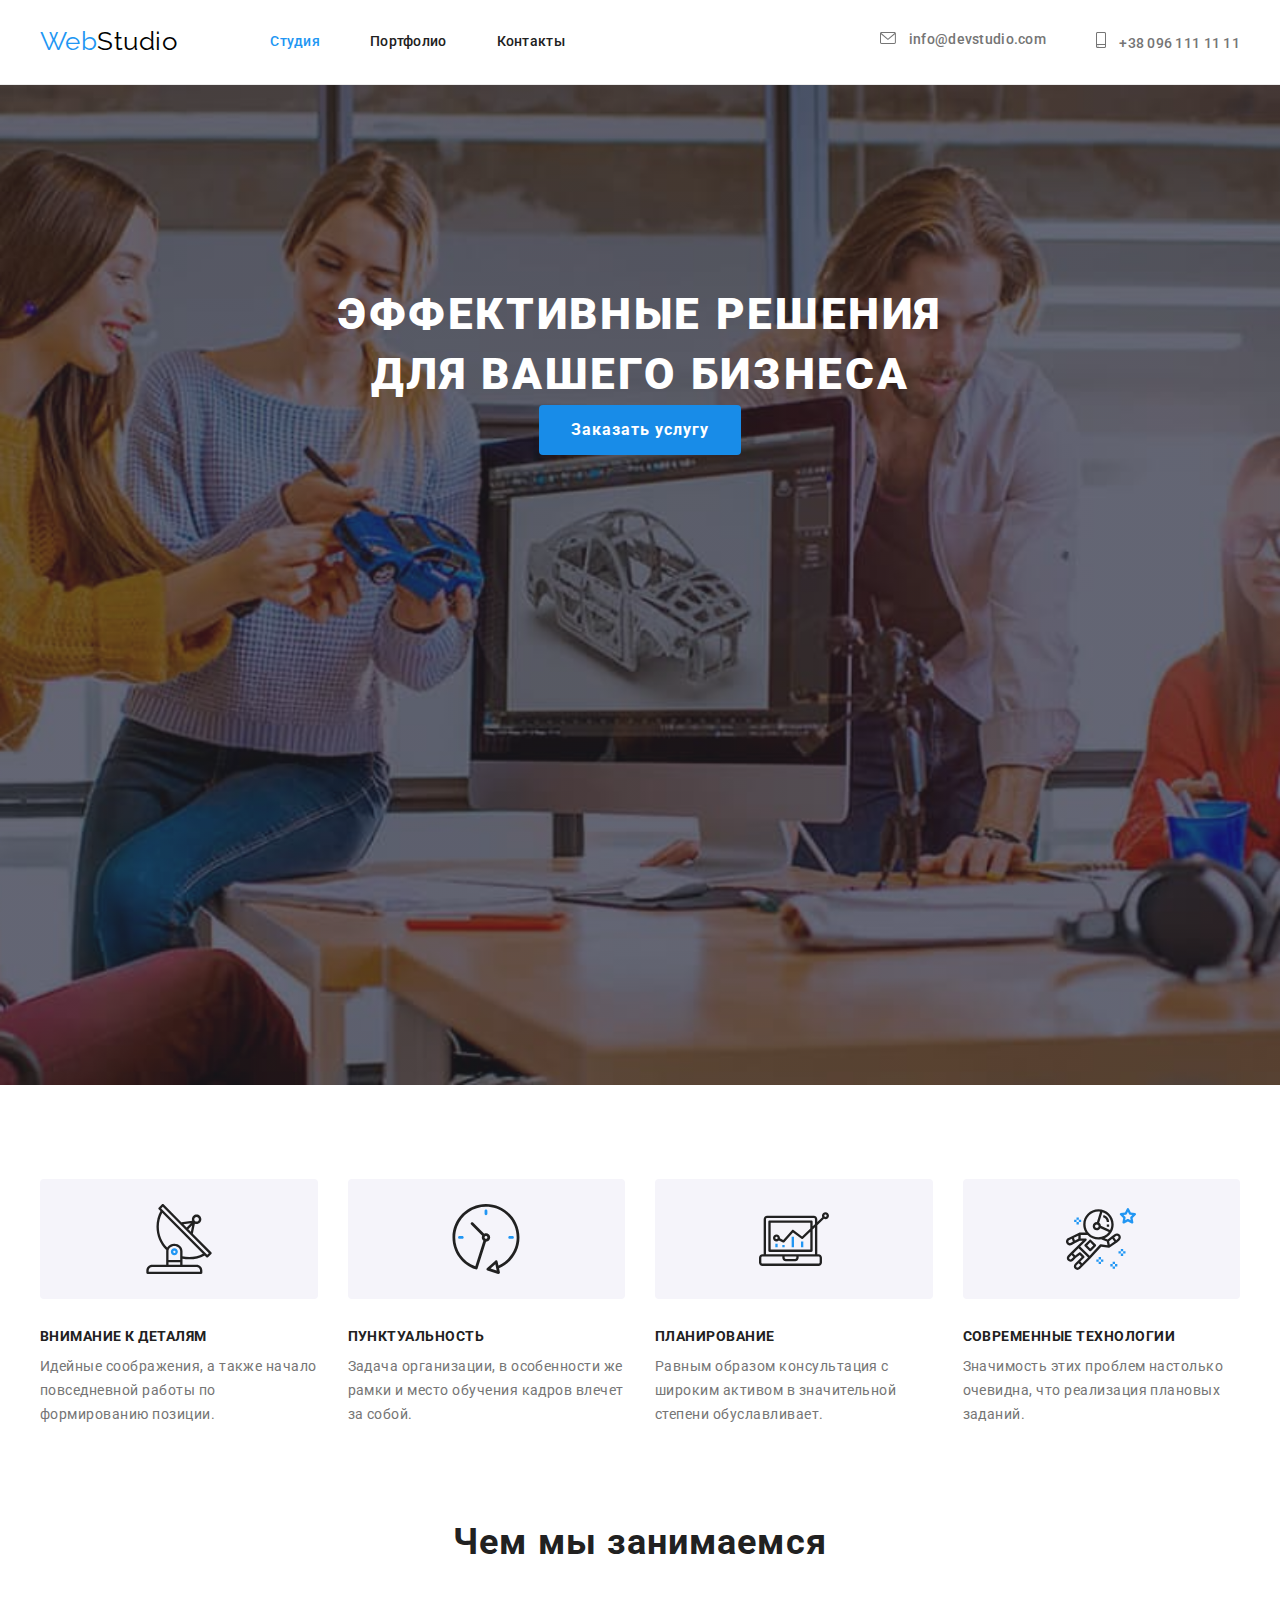
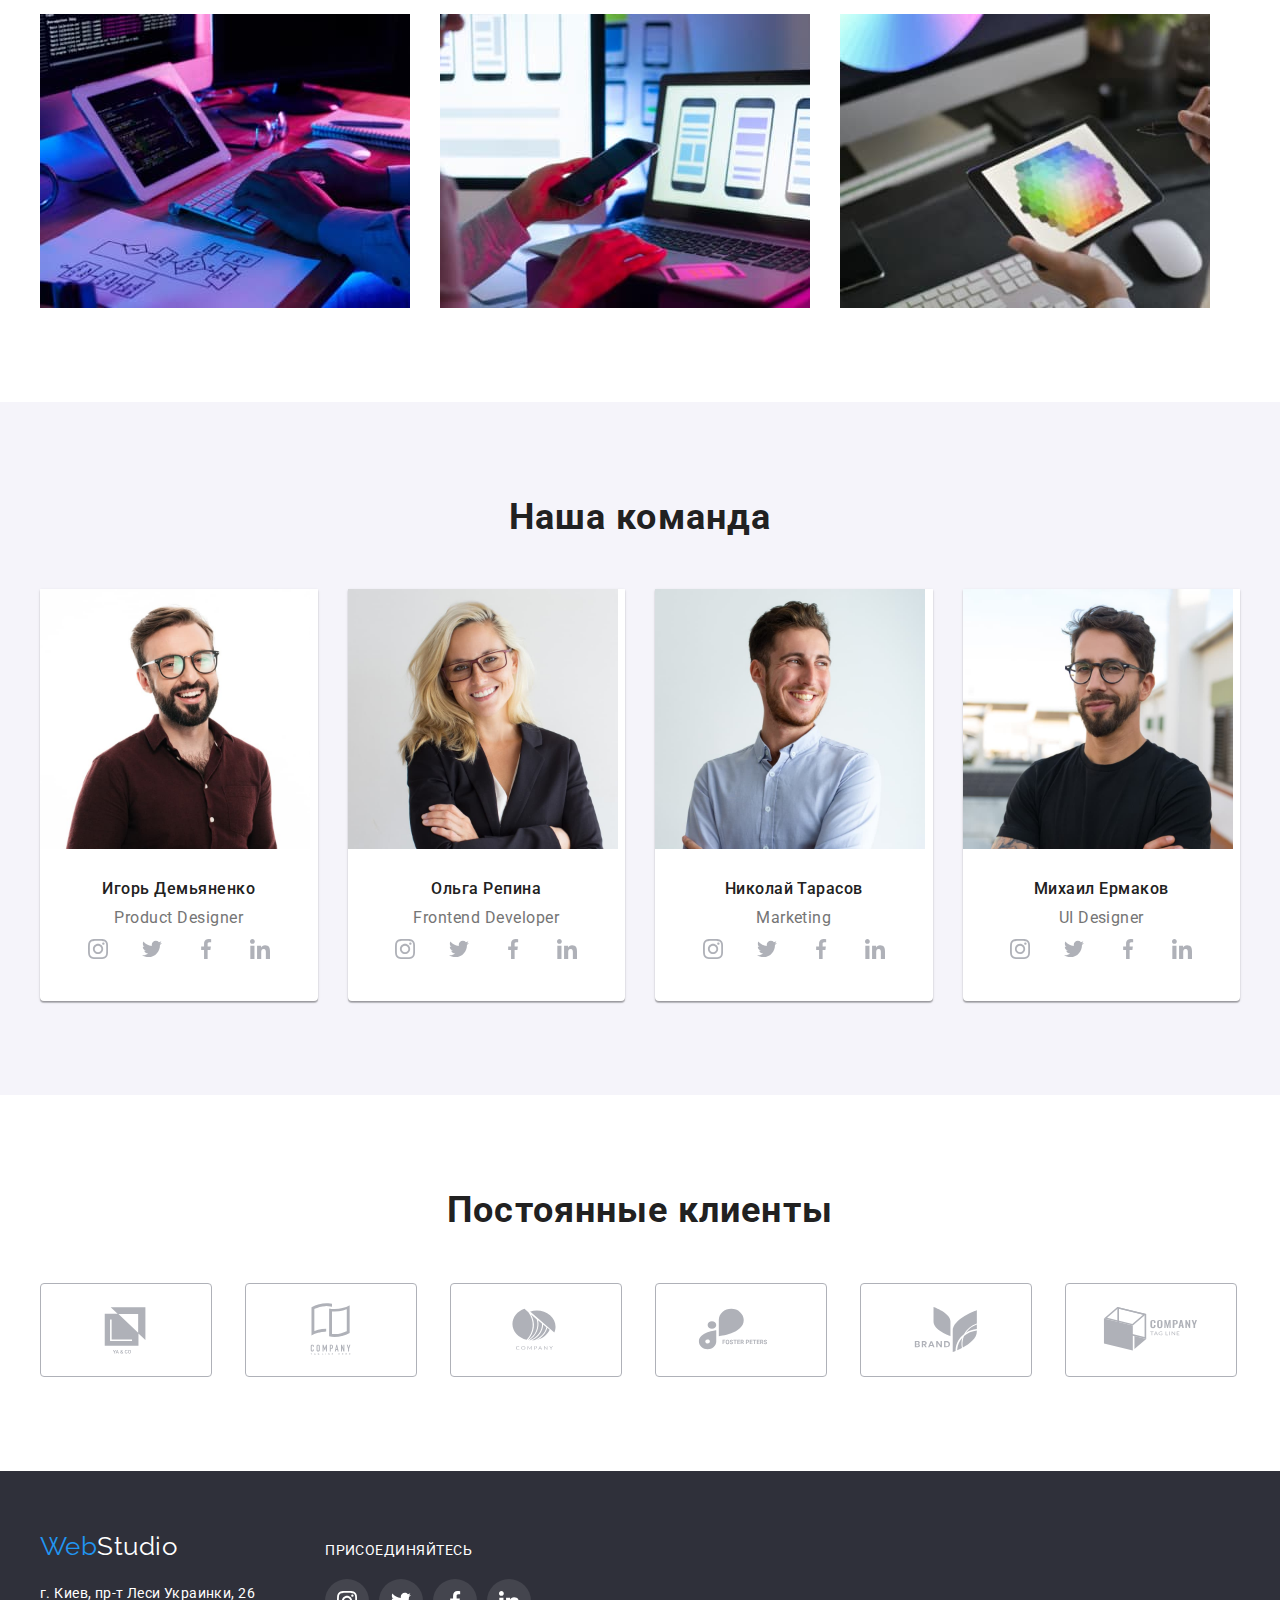
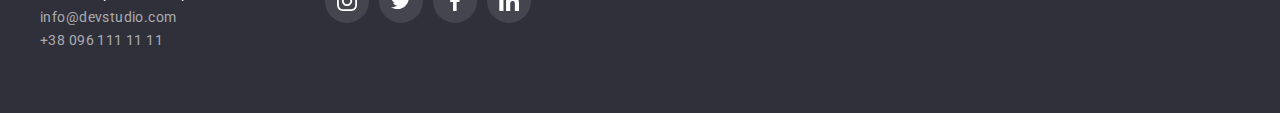
==== index.html @ 0c9a092a "Клонирует новый репозиторий для модуля-5" ====
<!DOCTYPE html>
  <html lang="ru">
  <head>
    <meta charset="UTF-8">
    <meta http-equiv="X-UA-Compatible" content="IE=edge">
    <meta name="viewport" content="width=device-width, initial-scale=1.0">
    <title>Студия</title>
    <link rel="preconnect" href="https://fonts.googleapis.com">
    <link rel="preconnect" href="https://fonts.gstatic.com" crossorigin>
    <link href="https://fonts.googleapis.com/css2?family=Raleway:wght@700&family=Roboto:wght@400;500;700;900&display=swap"
      rel="stylesheet">
    <link rel="stylesheet" href="https://cdnjs.cloudflare.com/ajax/libs/modern-normalize/1.1.0/modern-normalize.min.css"
      integrity="sha512-wpPYUAdjBVSE4KJnH1VR1HeZfpl1ub8YT/NKx4PuQ5NmX2tKuGu6U/JRp5y+Y8XG2tV+wKQpNHVUX03MfMFn9Q=="
      crossorigin="anonymous" referrerpolicy="no-referrer">
    <link rel="stylesheet" href="./css/reset.css">
    <link rel="stylesheet" href="./css/styles.css">
  </head>
  <body>
    <!-- Шапка сайта -->
    <header class="page-header">
      <div class="container header-container">
        <!-- Главная навигация -->
        <nav class="site-nav">
            <a class="logo" href="index.html" lang="en">Web<span class="logo-header-black">Studio</span></a>
          <ul class="main-nav">
            <li class="item"><a href="index.html" class="link current">Студия</a></li>
            <li class="item"><a href="portfolio.html" class="link">Портфолио</a></li>
            <li class="item"><a href="" class="link">Контакты</a></li>
          </ul>
        </nav>
        <!-- Контакты -->
        <ul class="contacts-nav">
          <li class="item">
            <a class="link mailto" href="mailto:info@devstudio.com">
              <svg class="mailto-icon">
                <use href="./images/sprite.svg#envelope"></use>
              </svg>
              info@devstudio.com
            </a>
          </li>
          <li class="item">
            <a class="link tel" href="tel:+380961111111">
              <svg class="tel-icon">
                <use href="./images/sprite.svg#smartphone"></use>
              </svg>
              +38 096 111 11 11
            </a>
          </li>
        </ul>
      </div>
    </header>
    <!-- Уникальный контент страницы -->
    <main>
      <!-- Блок герой -->
      <section class="hero">
        <h1 class="hero-title">Эффективные решения для вашего бизнеса</h1>
        <button class="hero-btn btn" type="button">Заказать услугу</button>
      </section>
      <!-- Наши преимущества -->
      <section class="section">
        <div class="container">
          <!-- Скрыть этот заголовок с помощью css -->
          <h2 class="section-title hiden">Наши преимущества</h2>
          <ul class="feature-list">
            <li class="item">
              <div class="icon-background">
                <svg class="icon">
                  <use href="./images/sprite.svg#antenna"></use>
                </svg>
              </div>
              <h3 class="title">Внимание к деталям</h3>
              <p class="text">Идейные соображения, а также начало повседневной работы по формированию позиции.</p>
            </li>
            <li class="item">
              <div class="icon-background">
                <svg class="icon">
                  <use href="./images/sprite.svg#clock"></use>
                </svg>
              </div>
              <h3 class="title">Пунктуальность</h3>
              <p class="text">Задача организации, в особенности же рамки и место обучения кадров влечет за собой.</p>
            </li>
            <li class="item">
              <div class="icon-background">
                <svg class="icon">
                  <use href="./images/sprite.svg#diagram"></use>
                </svg>
              </div>
              <h3 class="title">Планирование</h3>
              <p class="text">Равным образом консультация с широким активом в значительной степени обуславливает.</p>
            </li>
            <li class="item">
              <div class="icon-background">
                <svg class="icon">
                  <use href="./images/sprite.svg#astronaut"></use>
                </svg>
              </div>
              <h3 class="title">Современные технологии</h3>
              <p class="text">Значимость этих проблем настолько очевидна, что реализация плановых заданий.</p>
            </li>
          </ul>
        </div>
          </section>
          <!-- Чем мы занимаемся -->
          <section class="section no-padding-top">
            <div class="container">
              <h2 class="section-title">Чем мы занимаемся</h2>
              <ul class="gallery-list">
                <li class="item"><img src="./images/website.jpg" alt="Десктопные приложения" width="370" /></li>
                <li class="item"><img src="./images/mobile.jpg" alt="Мобильные приложения" width="370" /></li>
                <li class="item"><img src="./images/design.jpg" alt="Дизайнерские решения" width="370" /></li>
              </ul>
            </div>
          </section>
          <!-- Наша команда -->
          <section class="section team">
            <div class="container">
              <h2 class="section-title">Наша команда</h2>
              <ul class="team-list">
                <li class="item">
                  <img class="photo" src="./images/product-designer.jpg" alt="Product Designer" width="270">
                  <div class="team-employee">
                    <h3 class="member">Игорь Демьяненко</h3>
                    <p class="position" lang="en">Product Designer</p>
                    <ul class="social-list">
                      <li class="social-item">
                        <a class="social-link" href="">
                          <svg class="social-icon">
                            <use href="./images/sprite.svg#instagram"></use>
                          </svg>
                        </a>
                      </li>
                      <li class="social-item">
                        <a class="social-link" href="">
                          <svg class="social-icon">
                            <use href="./images/sprite.svg#twitter"></use>
                          </svg>
                        </a>
                      </li>
                      <li class="social-item">
                        <a class="social-link" href="">
                          <svg class="social-icon">
                            <use href="./images/sprite.svg#facebook"></use>
                          </svg>
                        </a>
                      </li>
                      <li class="social-item">
                        <a class="social-link" href="">
                          <svg class="social-icon">
                            <use href="./images/sprite.svg#linkedin"></use>
                          </svg>
                        </a>
                      </li>
                    </ul>
                  </div>
                </li>
                <li class="item">
                  <img class="photo" src="./images/frontent-developer.jpg" alt="Frontend Developer" width="270">
                  <div class="team-employee">
                    <h3 class="member">Ольга Репина</h3>
                    <p class="position" lang="en">Frontend Developer</p>
                    <ul class="social-list">
                      <li class="social-item">
                        <a class="social-link" href="">
                          <svg class="social-icon">
                            <use href="./images/sprite.svg#instagram"></use>
                          </svg>
                        </a>
                      </li>
                      <li class="social-item">
                        <a class="social-link" href="">
                          <svg class="social-icon">
                            <use href="./images/sprite.svg#twitter"></use>
                          </svg>
                        </a>
                      </li>
                      <li class="social-item">
                        <a class="social-link" href="">
                          <svg class="social-icon">
                            <use href="./images/sprite.svg#facebook"></use>
                          </svg>
                        </a>
                      </li>
                      <li class="social-item">
                        <a class="social-link" href="">
                          <svg class="social-icon">
                            <use href="./images/sprite.svg#linkedin"></use>
                          </svg>
                        </a>
                      </li>
                    </ul>
                  </div>
                </li>
                <li class="item">
                  <img class="photo" src="./images/marketing.jpg" alt="Marketing" width="270">
                  <div class="team-employee">
                    <h3 class="member">Николай Тарасов</h3>
                    <p class="position" lang="en">Marketing</p>
                    <ul class="social-list">
                      <li class="social-item">
                        <a class="social-link" href="">
                          <svg class="social-icon">
                            <use href="./images/sprite.svg#instagram"></use>
                          </svg>
                        </a>
                      </li>
                      <li class="social-item">
                        <a class="social-link" href="">
                          <svg class="social-icon">
                            <use href="./images/sprite.svg#twitter"></use>
                          </svg>
                        </a>
                      </li>
                      <li class="social-item">
                        <a class="social-link" href="">
                          <svg class="social-icon">
                            <use href="./images/sprite.svg#facebook"></use>
                          </svg>
                        </a>
                      </li>
                      <li class="social-item">
                        <a class="social-link" href="">
                          <svg class="social-icon">
                            <use href="./images/sprite.svg#linkedin"></use>
                          </svg>
                        </a>
                      </li>
                    </ul>
                  </div>
                </li>
                <li class="item">
                  <img class="photo" src="./images/ui-designer.jpg" alt="UI Designer" width="270">
                  <div class="team-employee">
                    <h3 class="member">Михаил Ермаков</h3>
                    <p class="position" lang="en">UI Designer</p>
                    <ul class="social-list">
                      <li class="social-item">
                        <a class="social-link" href="">
                          <svg class="social-icon">
                            <use href="./images/sprite.svg#instagram"></use>
                          </svg>
                        </a>
                      </li>
                      <li class="social-item">
                        <a class="social-link" href="">
                          <svg class="social-icon">
                            <use href="./images/sprite.svg#twitter"></use>
                          </svg>
                        </a>
                      </li>
                      <li class="social-item">
                        <a class="social-link" href="">
                          <svg class="social-icon">
                            <use href="./images/sprite.svg#facebook"></use>
                          </svg>
                        </a>
                      </li>
                      <li class="social-item">
                        <a class="social-link" href="">
                          <svg class="social-icon">
                            <use href="./images/sprite.svg#linkedin"></use>
                          </svg>
                        </a>
                      </li>
                    </ul>
                  </div>
                </li>
              </ul>
            </div>
          </section>
          <!-- Постоянные клиенты -->
          <section class="section">
            <div class="container">
              <h2 class="section-title">Постоянные клиенты</h2>
              <ul class="clients-list">
                <li class="item">
                  <a class="link" href="">
                    <svg class="icon">
                      <use href="./images/sprite.svg#logo"></use>
                    </svg>
                  </a>
                </li>
                <li class="item">
                  <a class="link" href="">
                    <svg class="icon">
                      <use href="./images/sprite.svg#logo1"></use>
                    </svg>
                  </a>
                </li>
                <li class="item">
                  <a class="link" href="">
                    <svg class="icon">
                      <use href="./images/sprite.svg#logo2"></use>
                    </svg>
                  </a>
                </li>
                <li class="item">
                  <a class="link" href="">
                    <svg class="icon">
                      <use href="./images/sprite.svg#logo3"></use>
                    </svg>
                  </a>
                </li>
                <li class="item">
                  <a class="link" href="">
                    <svg class="icon">
                      <use href="./images/sprite.svg#logo4"></use>
                    </svg>
                  </a>
                </li>
                <li class="item">
                  <a class="link" href="">
                    <svg class="icon">
                      <use href="./images/sprite.svg#logo5"></use>
                    </svg>
                  </a>
                </li>
              </ul>
            </div>
          </section>
    </main>
    <!-- Футер -->
    <footer class="footer">
      <div class="container footer-container">
        <div class="footer-left">
          <a class="logo logo-footer" href="index.html" lang="en">Web<span class="logo-footer-white">Studio</span></a>
          <address>
            <ul class="contacts-footer">
              <li><a class="link" 
                href="https://www.google.com.ua/maps/place/%D0%B1%D1%83%D0%BB.+%D0%9B%D0%B5%D1%81%D0%B8+%D0%A3%D0%BA%D1%80%D0%B0%D0%B8%D0%BD%D0%BA%D0%B8,+26,+%D0%9A%D0%B8%D0%B5%D0%B2,+02000/@50.4265841,30.5361971,17z/data=!3m1!4b1!4m5!3m4!1s0x40d4cf0e033ecbe9:0x57a4dffefec77da0!8m2!3d50.4265807!4d30.5383858?hl=ru"><span
                class="address">г. Киев, пр-т Леси Украинки, 26</span></a>
              </li>
              <li><a class="link" href="mailto:info@devstudio.com">info@devstudio.com</a>
              </li>
              <li><a class="link" href="tel:+380961111111">+38 096 111 11 11</a>
              </li>
            </ul>
          </address>
        </div>
        <div class="footer-right">
          <p class="footer-title">присоединяйтесь</p>
          <ul class="footer-social-list">
            <li class="item"><a class="link" href="">
              <svg class="icon">
                <use href="./images/sprite.svg#instagram"></use>
              </svg>
            </a>
          </li>
            <li class="item"><a class="link" href="">
                <svg class="icon">
                  <use href="./images/sprite.svg#twitter"></use>
                </svg>
              </a>
            </li>
            <li class="item"><a class="link" href="">
                <svg class="icon">
                  <use href="./images/sprite.svg#facebook"></use>
                </svg>
              </a>
            </li>
            <li class="item"><a class="link" href="">
                <svg class="icon">
                  <use href="./images/sprite.svg#linkedin"></use>
                </svg>
              </a>
            </li>
          </ul>
        </div>
      </div>
    </footer>
  </body>
  </html>
---- css/styles.css ----
:root {
  --primary-text-color: #757575;
  --title-text-color: #212121;
  --accent-color: #2196f3;
  --card-set-gap: 30px;
  --card-shadow: 0px 1px 3px rgba(0, 0, 0, 0.12), 0px 1px 1px rgba(0, 0, 0, 0.14),
    0px 2px 1px rgba(0, 0, 0, 0.2);
  --card-border: 1px solid #eeeeee;
  --icons-color: #afb1b8;
}

body {
  background-color: #ffffff;
  color: var(--primary-text-color);
  font-family: Roboto, sans-serif;
  letter-spacing: 0.03em;
}

.container {
  width: 1200px;
  padding-left: 15px;
  padding-right: 15px;
  margin: 0 auto;
}

/* Шапка сайта */
.page-header {
  border-bottom: 1px solid #ececec;
}

.header-container {
  display: flex;
  align-items: center;
  justify-content: space-between;
}

.site-nav {
  display: flex;
  align-items: center;
}

/* Логотип */
.logo {
  color: var(--accent-color);
  font-family: Raleway, sans-serif;
  font-size: 26px;
  line-height: 1.2;
}

.logo-header-black {
  color: #000000;
}

/* Главная навигация */
.main-nav {
  display: flex;
  margin-left: 93px;
}

.main-nav .item:not(:last-child) {
  margin-right: 50px;
}

.main-nav .link {
  display: block;
  padding-top: 32px;
  padding-bottom: 32px;

  color: var(--title-text-color);
  font-weight: 500;
  font-size: 14px;
  line-height: 1.14;
  letter-spacing: 0.02em;
}

/* Контакты хедер*/
.contacts-nav {
  display: flex;
}

.contacts-nav .item:not(:last-child) {
  margin-right: 50px;
}

.contacts-nav .link {
  display: block;
  padding-top: 32px;
  padding-bottom: 32px;

  color: var(--primary-text-color);
  font-weight: 500;
  font-size: 14px;
  line-height: 1.14;
  letter-spacing: 0.02em;
}

.main-nav .link:hover,
.main-nav .link:focus,
.contacts-nav .link:hover,
.contacts-nav .link:focus {
  color: var(--accent-color);
}

.main-nav .link.current {
  color: var(--accent-color);
}

.mailto-icon {
  width: 16px;
  height: 12px;
  fill: currentColor;
  margin-right: 10px;
}

.tel-icon {
  width: 10px;
  height: 16px;
  fill: currentColor;
  margin-right: 10px;
}

/* Блок герой, футер*/
.hero {
  max-width: 1600px;
  height: 600px;
  background-color: #c4c4c4;
  background-image: linear-gradient(to right, rgba(47, 48, 58, 0.4), rgba(47, 48, 58, 0.4)),
    url(../images/hero.jpg);
  margin: 0 auto;
  padding: 200px 0;
  background-size: cover;
  background-repeat: no-repeat;
  background-position: center;
}

.hero {
  text-align: center;
}

.hero-title {
  margin-bottom: 30px;
  max-width: 696px;
  margin: 0 auto;
  color: #ffffff;
  font-weight: 900;
  font-size: 44px;
  line-height: 1.36;
  letter-spacing: 0.06em;
  text-transform: uppercase;
}

/* Кнопка */
.btn {
  border-radius: 4px;

  font-family: inherit;
  font-weight: 700;
  font-size: 16px;
  line-height: 1.9;
  text-align: center;
  letter-spacing: 0.06em;
  cursor: pointer;
}

.hero-btn {
  padding: 10px 32px;
  min-width: 200px;

  background-color: #188ce8;
  color: #ffffff;
}

.btn:hover,
.btn:focus {
  background-color: var(--accent-color);
}

/* Секции */
.section {
  padding-top: 94px;
  padding-bottom: 94px;
}

.section.no-padding-top {
  padding-top: 0;
}

.section-title.hiden {
  position: absolute;
  width: 1px;
  height: 1px;
  margin: -1px;
  padding: 0;
  overflow: hidden;
  border: 0;
  clip: rect(0 0 0 0);
}

.section-title {
  margin-bottom: 50px;

  color: var(--title-text-color);
  font-size: 36px;
  line-height: 1.2;
  text-align: center;
  letter-spacing: 0.03em;
}

/* Преимущества */
.feature-list {
  display: flex;
  margin-top: calc(-1 * var(--card-set-gap));
  margin-left: calc(-1 * var(--card-set-gap));
}

.feature-list .item {
  margin-top: var(--card-set-gap);
  margin-left: var(--card-set-gap);
  flex-basis: calc(100% / 4 - var(--card-set-gap));
}

.feature-list .icon-background {
  display: flex;
  height: 120px;
  width: 100%;
  margin-bottom: 30px;
  background-color: #f5f4fa;
  border-radius: 4px;
  justify-content: center;
  align-items: center;
}

.icon-background .icon {
  width: 70px;
  height: 70px;
}

.feature-list .title {
  margin-bottom: 10px;

  color: var(--title-text-color);
  font-size: 14px;
  line-height: 1.14;
  text-transform: uppercase;
}

.feature-list .text {
  font-size: 14px;
  line-height: 1.71;
}

/* Чем мы занимаемся */
.gallery-list {
  display: flex;
  margin-top: calc(-1 * var(--card-set-gap));
  margin-left: calc(-1 * var(--card-set-gap));
}

.gallery-list .item {
  display: flex;
  margin-top: var(--card-set-gap);
  margin-left: var(--card-set-gap);
}

/* Наша команда */
.team-list {
  display: flex;
  margin-top: calc(-1 * var(--card-set-gap));
  margin-left: calc(-1 * var(--card-set-gap));
}

.team-list .item {
  margin-top: var(--card-set-gap);
  margin-left: var(--card-set-gap);
  flex-basis: calc(100% / 4 - var(--card-set-gap));
  border-radius: 0px 0px 4px 4px;

  background-color: #ffffff;
  box-shadow: var(--card-shadow);
}

.team {
  background-color: #f5f4fa;
}

.team-employee {
  padding: 30px 0;
  text-align: center;
}

.team .member {
  margin-bottom: 10px;

  color: var(--title-text-color);
  font-weight: 500;
  font-size: 16px;
  line-height: 1.2;
}

.team .position {
  font-size: 16px;
  line-height: 1.2;
}

.team-employee .social-list {
  display: flex;
  justify-content: center;
}

.social-list .social-item {
  width: 44px;
  height: 44px;
}

.social-list .social-item + .social-item {
  margin-left: 10px;
}

.social-list .social-link {
  display: flex;
  align-items: center;
  justify-content: center;
  width: 100%;
  height: 100%;
  border-radius: 50%;
  background-color: #ffffff;
}

.social-list .social-link:hover,
.social-list .social-link:focus {
  background-color: var(--accent-color);
}

.social-list .social-link:hover .social-icon,
.social-list .social-link:focus .social-icon {
  fill: #ffffff;
}

.social-list .social-icon {
  width: 20px;
  height: 20px;
  fill: var(--icons-color);
}

/* Постоянные клиенты */
.clients-list {
  display: flex;
  margin-top: calc(-1 * var(--card-set-gap));
  margin-left: calc(-1 * var(--card-set-gap));
}

.clients-list .item {
  display: flex;
  margin-top: var(--card-set-gap);
  margin-left: var(--card-set-gap);
  flex-basis: calc(100% / 6 - var(--card-set-gap));
}

.clients-list .link {
  display: flex;
  align-items: center;
  justify-content: center;
  width: 170px;
  height: 92px;
  border: 1px solid var(--icons-color);
  border-radius: 4px;
}

.clients-list .icon {
  width: 106px;
  height: 60px;
  fill: var(--icons-color);
}

.clients-list .link:hover,
.clients-list .link:focus {
  border-color: var(--accent-color);
}

.clients-list .link:hover .icon,
.clients-list .link:focus .icon {
  fill: var(--accent-color);
}

/* Футер */
.footer {
  background-color: #2f303a;
}

.footer-container {
  display: flex;
}

/* Левая сторона футера */
.footer-left {
  padding-top: 60px;
}

.logo.logo-footer {
  display: block;
  margin-bottom: 20px;
}

.logo-footer-white {
  color: #ffffff;
}

.contacts-footer {
  padding-bottom: 60px;
}

.contacts-footer .link:hover,
.contacts-footer .link:focus {
  color: var(--accent-color);
}

.contacts-footer .link,
.contacts-footer .address {
  display: block;

  color: rgba(255, 255, 255, 0.6);
  font-family: Roboto, sans-serif;
  font-style: normal;
  font-size: 14px;
  line-height: 1.7;
  letter-spacing: 0.03em;
}

.contacts-footer .address {
  color: #ffffff;
}

/* Правая сторона футера */
.footer-right {
  margin-left: 70px;
  padding-top: 72px;
}

.footer-title {
  margin-bottom: 20px;

  color: #ffffff;
  font-weight: 700px;
  font-size: 14px;
  line-height: 1.14;
  text-transform: uppercase;
}

.footer-social-list {
  display: flex;
}

.footer-social-list .item {
  display: flex;
  width: 44px;
  height: 44px;
}

.footer-social-list .item + .item {
  margin-left: 10px;
}

.footer-social-list .link {
  display: flex;
  align-items: center;
  justify-content: center;
  width: 100%;
  height: 100%;
  border-radius: 50%;
  background-color: rgba(255, 255, 255, 0.1);
}

.footer-social-list .link:hover,
.footer-social-list .link:focus {
  background-color: var(--accent-color);
}

.footer-social-list .icon {
  width: 20px;
  height: 20px;
  fill: #ffffff;
}

/* Страница портфолио */
/* Фильтр кнопки */
.filter-list {
  display: flex;
  justify-content: center;
  margin-bottom: 50px;
}

.filter-btn {
  padding: 6px 22px;
  min-width: 73px;

  background-color: #f5f4fa;
  color: var(--title-text-color);
}

.filter-btn:not(:last-child) {
  margin-right: 8px;
}

.filter-btn:hover,
.filter-btn:focus {
  color: #ffffff;
  background-color: var(--accent-color);
  box-shadow: 0px 3px 1px rgba(0, 0, 0, 0.1), 0px 1px 2px rgba(0, 0, 0, 0.08),
    0px 2px 2px rgba(0, 0, 0, 0.12);
}

.filter-btn.current {
  background-color: var(--accent-color);
  color: #ffffff;
}

/* Проекты */
.projects {
  display: flex;
  flex-wrap: wrap;
  margin-top: calc(-1 * var(--card-set-gap));
  margin-left: calc(-1 * var(--card-set-gap));
}

.projects .item {
  margin-top: var(--card-set-gap);
  margin-left: var(--card-set-gap);
  flex-basis: calc(100% / 3 - var(--card-set-gap));
}

.card {
  border: var(--card-border);
  background-color: #ffffff;
}

.card:hover {
  box-shadow: 0px 1px 1px rgba(0, 0, 0, 0.12), 0px 4px 4px rgba(0, 0, 0, 0.06),
    1px 4px 6px rgba(0, 0, 0, 0.16);
}

.card-content {
  display: block;
  padding: 20px 24px;
}
.projects .card-title {
  margin-bottom: 4px;

  color: var(--title-text-color);
  font-size: 18px;
  line-height: 2;
  letter-spacing: 0.06em;
}

.projects .card-filter {
  color: var(--primary-text-color);
  font-size: 16px;
  line-height: 1.9;
}
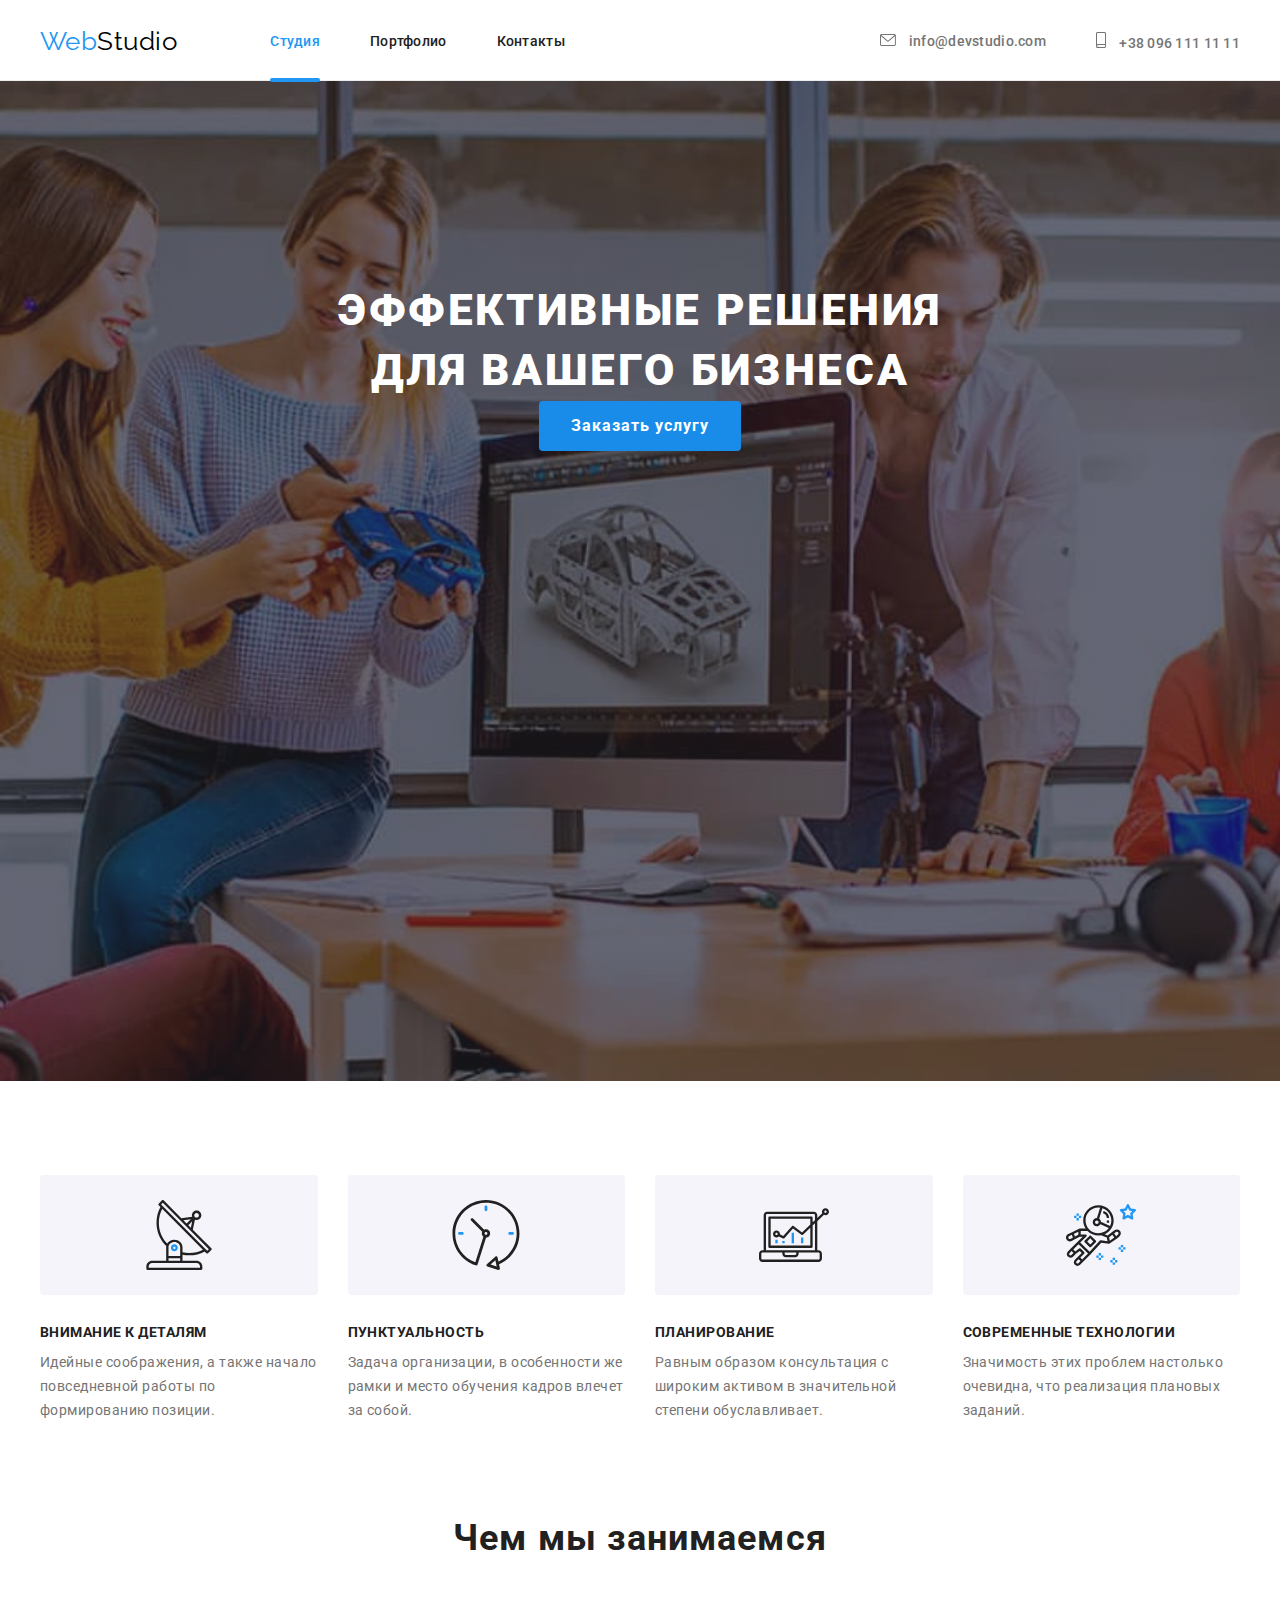
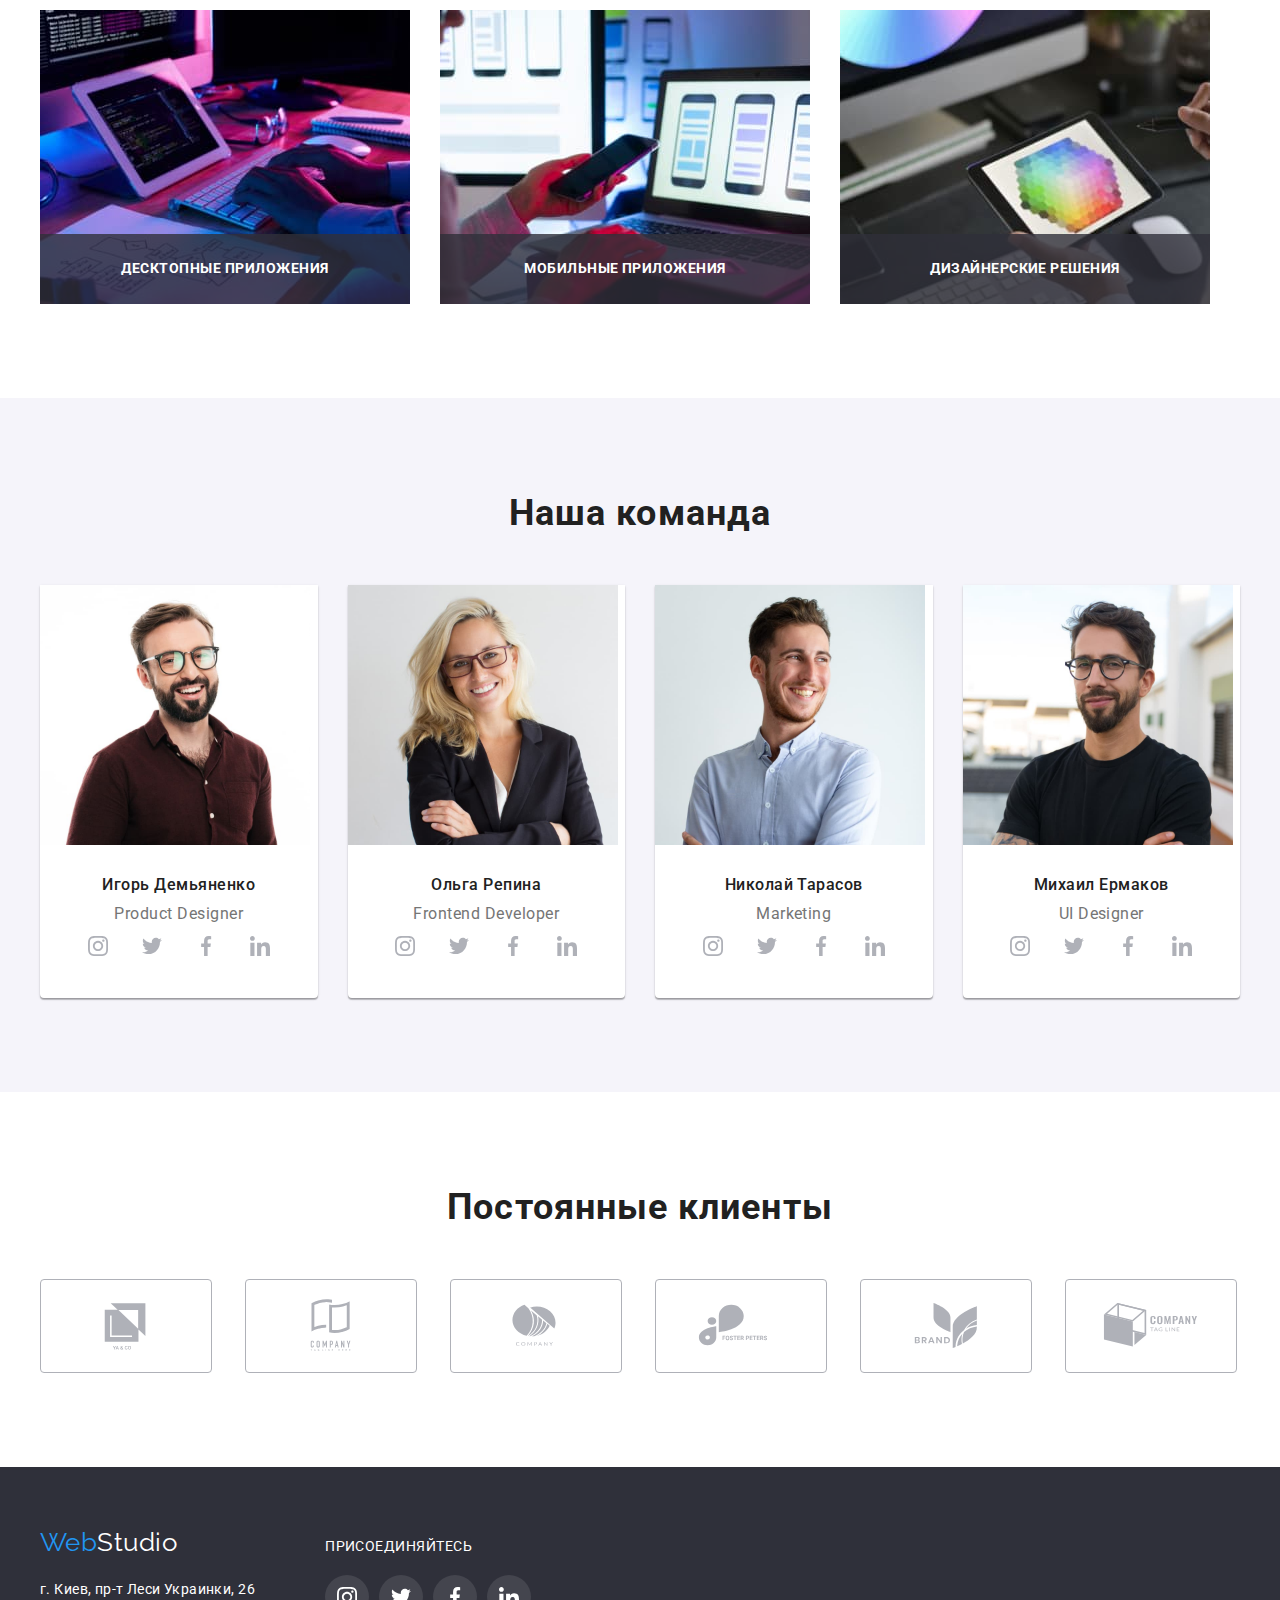
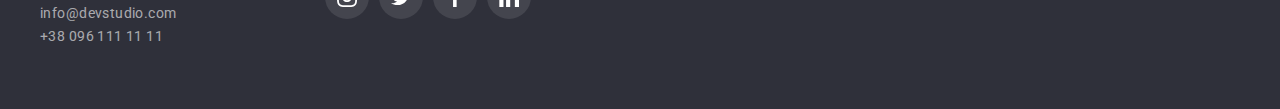
==== commit 1c8f1e5e: "Добавляет элементы позиционирования на страницу" ====
--- a/index.html
+++ b/index.html
@@ -106,9 +106,18 @@
             <div class="container">
               <h2 class="section-title">Чем мы занимаемся</h2>
               <ul class="gallery-list">
-                <li class="item"><img src="./images/website.jpg" alt="Десктопные приложения" width="370" /></li>
-                <li class="item"><img src="./images/mobile.jpg" alt="Мобильные приложения" width="370" /></li>
-                <li class="item"><img src="./images/design.jpg" alt="Дизайнерские решения" width="370" /></li>
+                <li class="item">
+                  <img src="./images/website.jpg" alt="Десктопные приложения" width="370" />
+                  <h3 class="gallery-title">Десктопные приложения</h3>
+                </li>
+                <li class="item">
+                  <img src="./images/mobile.jpg" alt="Мобильные приложения" width="370" />
+                  <h3 class="gallery-title">Мобильные приложения</h3>
+                </li>
+                <li class="item">
+                  <img src="./images/design.jpg" alt="Дизайнерские решения" width="370" />
+                  <h3 class="gallery-title">Дизайнерские решения</h3>
+                </li>
               </ul>
             </div>
           </section>
--- a/css/styles.css
+++ b/css/styles.css
@@ -26,6 +26,7 @@
 /* Шапка сайта */
 .page-header {
   border-bottom: 1px solid #ececec;
+  height: 80px;
 }
 
 .header-container {
@@ -73,9 +74,28 @@
   letter-spacing: 0.02em;
 }
 
+.main-nav .link.current {
+  position: relative;
+
+  color: var(--accent-color);
+}
+
+.link.current::before {
+  position: absolute;
+  bottom: 0px;
+  right: 0;
+
+  content: '';
+  width: 100%;
+  height: 4px;
+  background: #2196f3;
+  border-radius: 2px;
+}
+
 /* Контакты хедер*/
 .contacts-nav {
   display: flex;
+  align-items: center;
 }
 
 .contacts-nav .item:not(:last-child) {
@@ -98,10 +118,6 @@
 .main-nav .link:focus,
 .contacts-nav .link:hover,
 .contacts-nav .link:focus {
-  color: var(--accent-color);
-}
-
-.main-nav .link.current {
   color: var(--accent-color);
 }
 
@@ -257,9 +273,29 @@
 }
 
 .gallery-list .item {
+  position: relative;
+
   display: flex;
   margin-top: var(--card-set-gap);
   margin-left: var(--card-set-gap);
+}
+
+.gallery-title {
+  position: absolute;
+  width: 100%;
+  bottom: 0;
+  right: 0;
+
+  padding-top: 27px;
+  padding-bottom: 27px;
+
+  color: #ffffff;
+  background-color: rgba(47, 48, 58, 0.8);
+  font-weight: 700px;
+  font-size: 14px;
+  line-height: 1.14;
+  text-align: center;
+  text-transform: uppercase;
 }
 
 /* Наша команда */
@@ -529,6 +565,8 @@
 }
 
 .card {
+  position: relative;
+
   border: var(--card-border);
   background-color: #ffffff;
 }
@@ -536,6 +574,39 @@
 .card:hover {
   box-shadow: 0px 1px 1px rgba(0, 0, 0, 0.12), 0px 4px 4px rgba(0, 0, 0, 0.06),
     1px 4px 6px rgba(0, 0, 0, 0.16);
+}
+
+.card::before {
+  position: absolute;
+  top: 0;
+  left: 0;
+
+  content: '';
+  width: 370px;
+  height: 294px;
+  background-color: rgba(33, 150, 243, 0.9);
+  opacity: 0;
+}
+
+.card:hover::before {
+  opacity: 1;
+}
+
+.card-thumb-content {
+  position: absolute;
+  top: 63px;
+  left: 24px;
+  width: 322px;
+  height: 168px;
+
+  color: #ffffff;
+  font-size: 18px;
+  line-height: 1.56;
+  opacity: 0;
+}
+
+.card:hover .card-thumb-content {
+  opacity: 1;
 }
 
 .card-content {
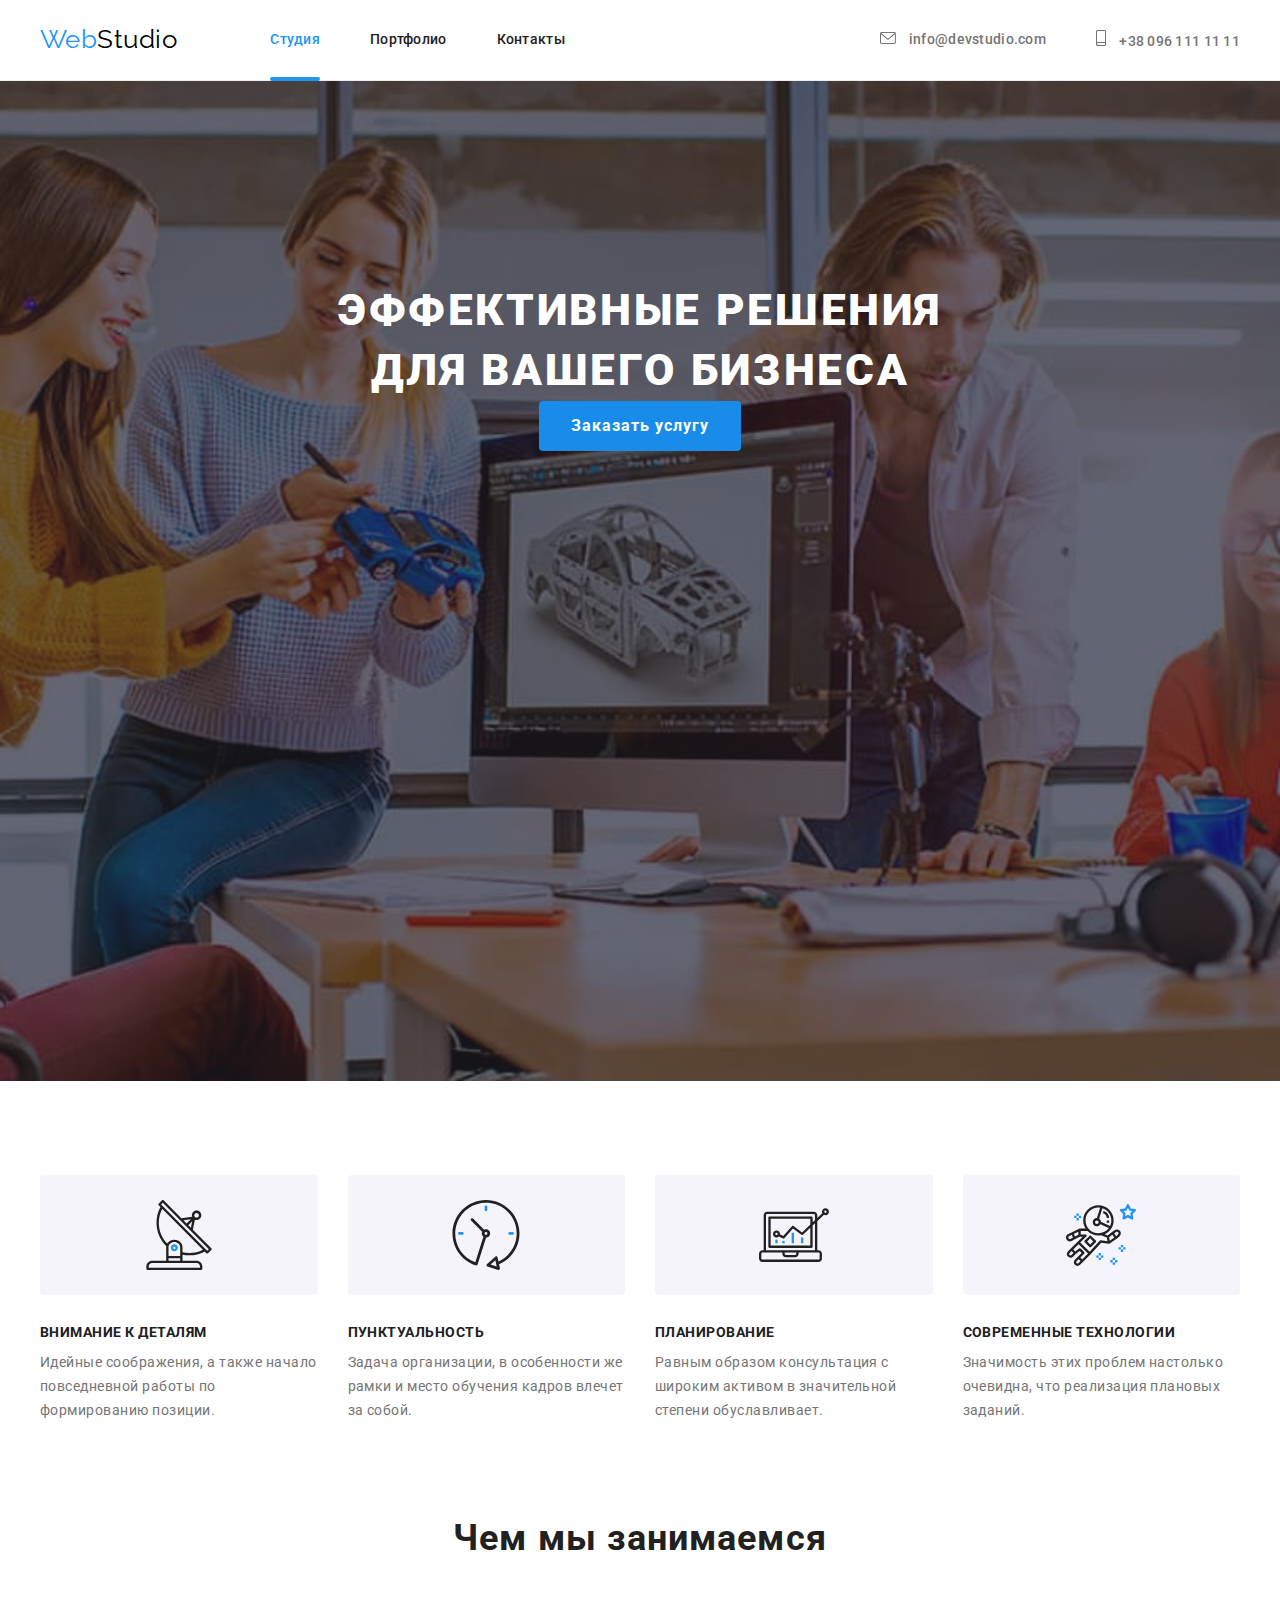
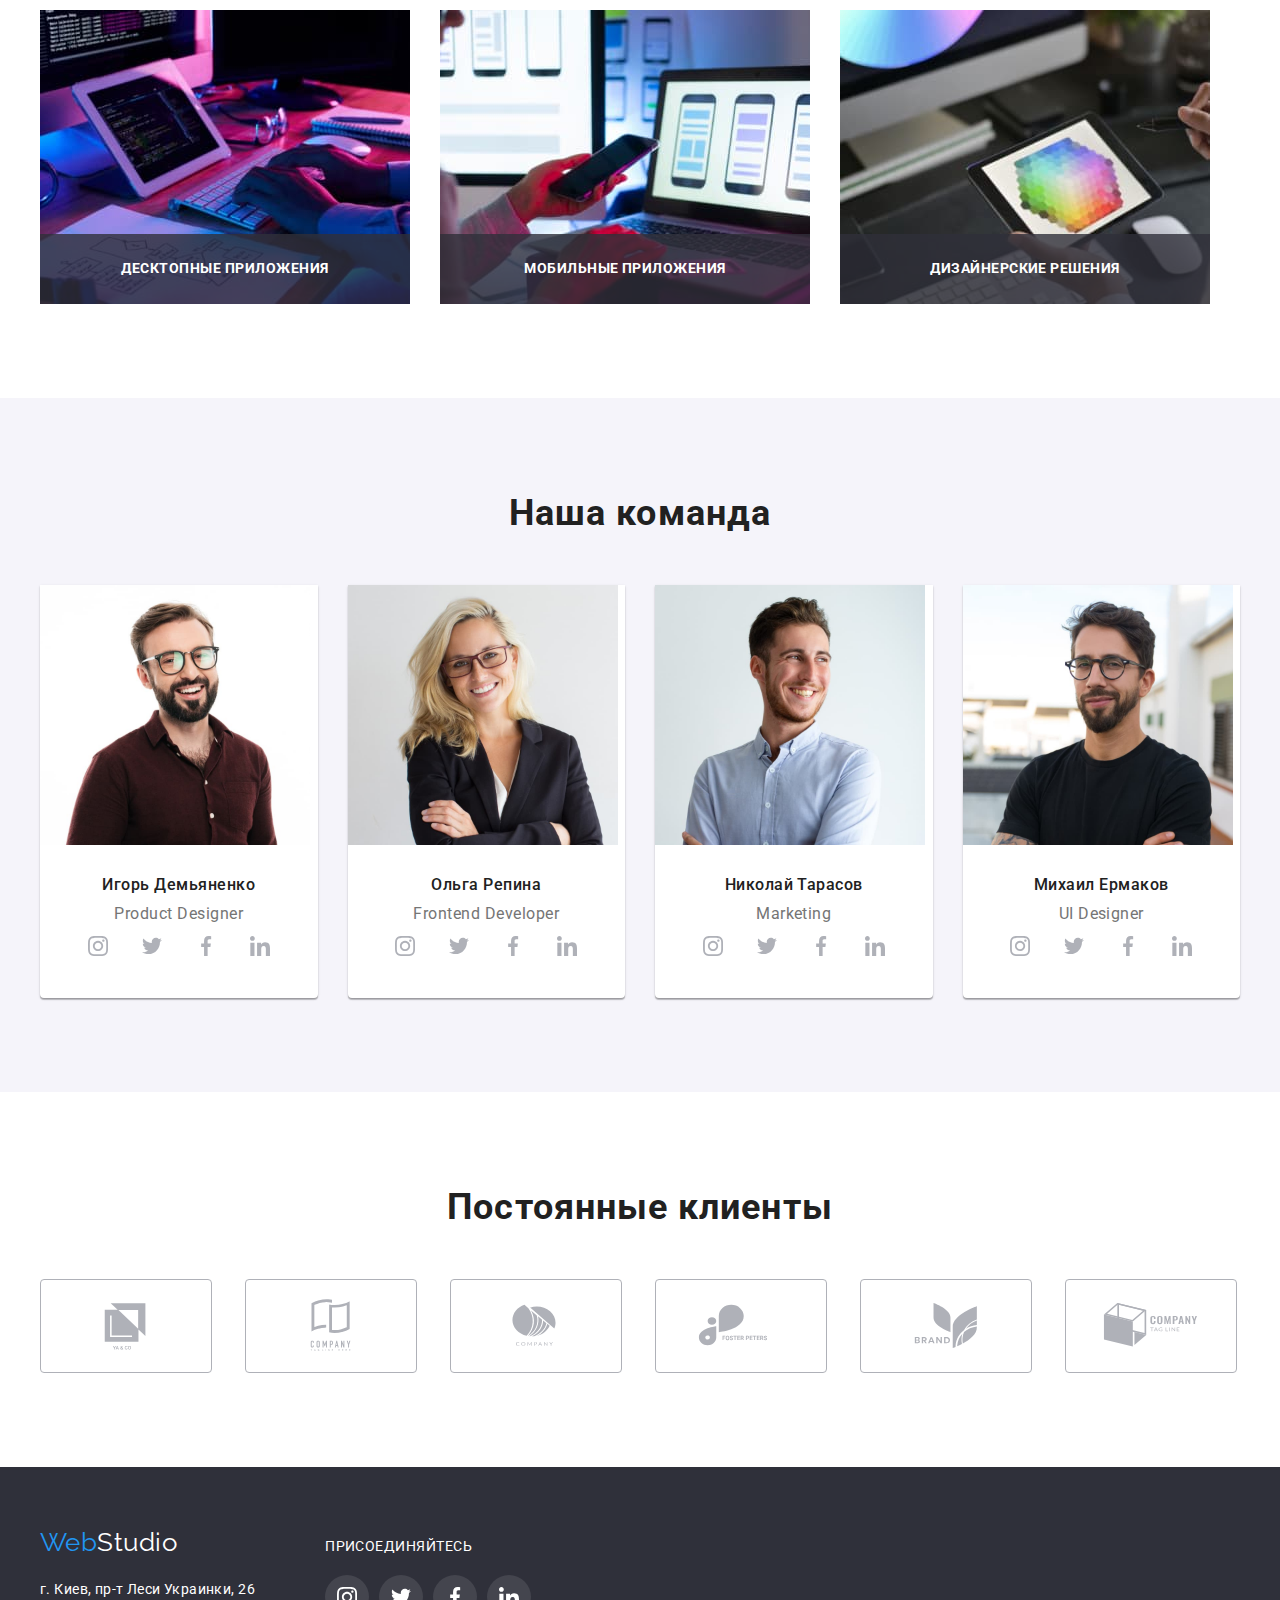
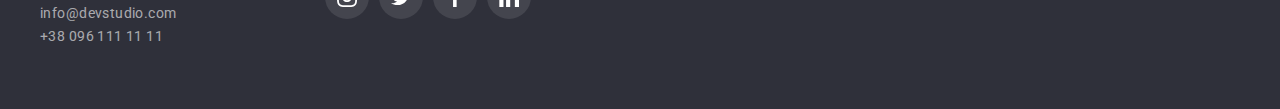
==== commit 8d3a81e7: "Добавляет переходы и анимацию" ====
--- a/index.html
+++ b/index.html
@@ -54,7 +54,7 @@
       <!-- Блок герой -->
       <section class="hero">
         <h1 class="hero-title">Эффективные решения для вашего бизнеса</h1>
-        <button class="hero-btn btn" type="button">Заказать услугу</button>
+        <button class="hero-btn btn" type="button" data-modal-open>Заказать услугу</button>
       </section>
       <!-- Наши преимущества -->
       <section class="section">
@@ -377,5 +377,11 @@
         </div>
       </div>
     </footer>
+    <div class="backdrop is-hidden" data-modal>
+      <div class="modal">
+        <button class="modal-btn" type="button" data-modal-close>&#10006</button>
+      </div>
+    </div>
+    <script src="./js/modal.js"></script>
   </body>
   </html>--- a/css/styles.css
+++ b/css/styles.css
@@ -25,12 +25,16 @@
 
 /* Шапка сайта */
 .page-header {
+  top: 0;
+  left: 0;
+  width: 100%;
+  min-height: 80px;
   border-bottom: 1px solid #ececec;
+}
+
+.header-container {
+  display: flex;
   height: 80px;
-}
-
-.header-container {
-  display: flex;
   align-items: center;
   justify-content: space-between;
 }
@@ -72,6 +76,13 @@
   font-size: 14px;
   line-height: 1.14;
   letter-spacing: 0.02em;
+
+  transition: color 250ms cubic-bezier(0.4, 0, 0.2, 1);
+}
+
+.main-nav .link:hover,
+.main-nav .link:focus {
+  color: var(--accent-color);
 }
 
 .main-nav .link.current {
@@ -80,9 +91,10 @@
   color: var(--accent-color);
 }
 
-.link.current::before {
+/* Каррент-полоска */
+.link.current::after {
   position: absolute;
-  bottom: 0px;
+  bottom: -1px;
   right: 0;
 
   content: '';
@@ -112,15 +124,16 @@
   font-size: 14px;
   line-height: 1.14;
   letter-spacing: 0.02em;
-}
-
-.main-nav .link:hover,
-.main-nav .link:focus,
+
+  transition: color 250ms cubic-bezier(0.4, 0, 0.2, 1);
+}
+
 .contacts-nav .link:hover,
 .contacts-nav .link:focus {
   color: var(--accent-color);
 }
 
+/* svg Иконки в контактах */
 .mailto-icon {
   width: 16px;
   height: 12px;
@@ -165,7 +178,7 @@
   text-transform: uppercase;
 }
 
-/* Кнопка */
+/* Кнопка герой */
 .btn {
   border-radius: 4px;
 
@@ -184,6 +197,8 @@
 
   background-color: #188ce8;
   color: #ffffff;
+
+  transition: background-color 250ms cubic-bezier(0.4, 0, 0.2, 1);
 }
 
 .btn:hover,
@@ -360,6 +375,8 @@
   height: 100%;
   border-radius: 50%;
   background-color: #ffffff;
+
+  transition: background-color 250ms cubic-bezier(0.4, 0, 0.2, 1);
 }
 
 .social-list .social-link:hover,
@@ -400,6 +417,8 @@
   height: 92px;
   border: 1px solid var(--icons-color);
   border-radius: 4px;
+
+  transition: border-color 250ms cubic-bezier(0.4, 0, 0.2, 1);
 }
 
 .clients-list .icon {
@@ -443,11 +462,6 @@
 
 .contacts-footer {
   padding-bottom: 60px;
-}
-
-.contacts-footer .link:hover,
-.contacts-footer .link:focus {
-  color: var(--accent-color);
 }
 
 .contacts-footer .link,
@@ -466,6 +480,15 @@
   color: #ffffff;
 }
 
+.contacts-footer .link {
+  transition: color 250ms cubic-bezier(0.4, 0, 0.2, 1);
+}
+
+.contacts-footer .link:hover,
+.contacts-footer .link:focus {
+  color: var(--accent-color);
+}
+
 /* Правая сторона футера */
 .footer-right {
   margin-left: 70px;
@@ -504,6 +527,8 @@
   height: 100%;
   border-radius: 50%;
   background-color: rgba(255, 255, 255, 0.1);
+
+  transition: background-color 250ms cubic-bezier(0.4, 0, 0.2, 1);
 }
 
 .footer-social-list .link:hover,
@@ -531,6 +556,9 @@
 
   background-color: #f5f4fa;
   color: var(--title-text-color);
+
+  transition: background-color 250ms cubic-bezier(0.4, 0, 0.2, 1),
+    color 250ms cubic-bezier(0.4, 0, 0.2, 1), box-shadow 250ms cubic-bezier(0.4, 0, 0.2, 1);
 }
 
 .filter-btn:not(:last-child) {
@@ -569,6 +597,8 @@
 
   border: var(--card-border);
   background-color: #ffffff;
+
+  transition: box-shadow 250ms cubic-bezier(0.4, 0, 0.2, 1);
 }
 
 .card:hover {
@@ -576,7 +606,7 @@
     1px 4px 6px rgba(0, 0, 0, 0.16);
 }
 
-.card::before {
+.card-link::before {
   position: absolute;
   top: 0;
   left: 0;
@@ -586,9 +616,12 @@
   height: 294px;
   background-color: rgba(33, 150, 243, 0.9);
   opacity: 0;
-}
-
-.card:hover::before {
+
+  transition: opacity 250ms cubic-bezier(0.4, 0, 0.2, 1);
+}
+
+.card-link:hover::before,
+.card-link:focus::before {
   opacity: 1;
 }
 
@@ -603,9 +636,12 @@
   font-size: 18px;
   line-height: 1.56;
   opacity: 0;
-}
-
-.card:hover .card-thumb-content {
+
+  transition: opacity 250ms cubic-bezier(0.4, 0, 0.2, 1);
+}
+
+.card-link:hover .card-thumb-content,
+.card-link:focus .card-thumb-content {
   opacity: 1;
 }
 
@@ -627,3 +663,48 @@
   font-size: 16px;
   line-height: 1.9;
 }
+
+/* Модальное окно */
+.backdrop {
+  position: fixed;
+  top: 0;
+  left: 0;
+  width: 100%;
+  height: 100%;
+  background-color: rgba(0, 0, 0, 0.2);
+}
+
+.backdrop.is-hidden {
+  opacity: 0;
+  pointer-events: none;
+  visibility: hidden;
+}
+
+.modal {
+  position: absolute;
+  top: 50%;
+  left: 50%;
+  transform: translate(-50%, -50%);
+
+  min-width: 528px;
+  min-height: 581px;
+  padding: 8px;
+
+  background-color: #ffffff;
+  box-shadow: 0px 1px 3px rgba(0, 0, 0, 0.12), 0px 1px 1px rgba(0, 0, 0, 0.14),
+    0px 2px 1px rgba(0, 0, 0, 0.2);
+  border-radius: 4px;
+}
+
+.modal-btn {
+  position: absolute;
+  top: 8px;
+  right: 8px;
+  width: 30px;
+  height: 30px;
+  border: 1px solid rgba(0, 0, 0, 0.1);
+  border-radius: 50%;
+  background-color: #ffffff;
+  cursor: pointer;
+  text-align: center;
+}
